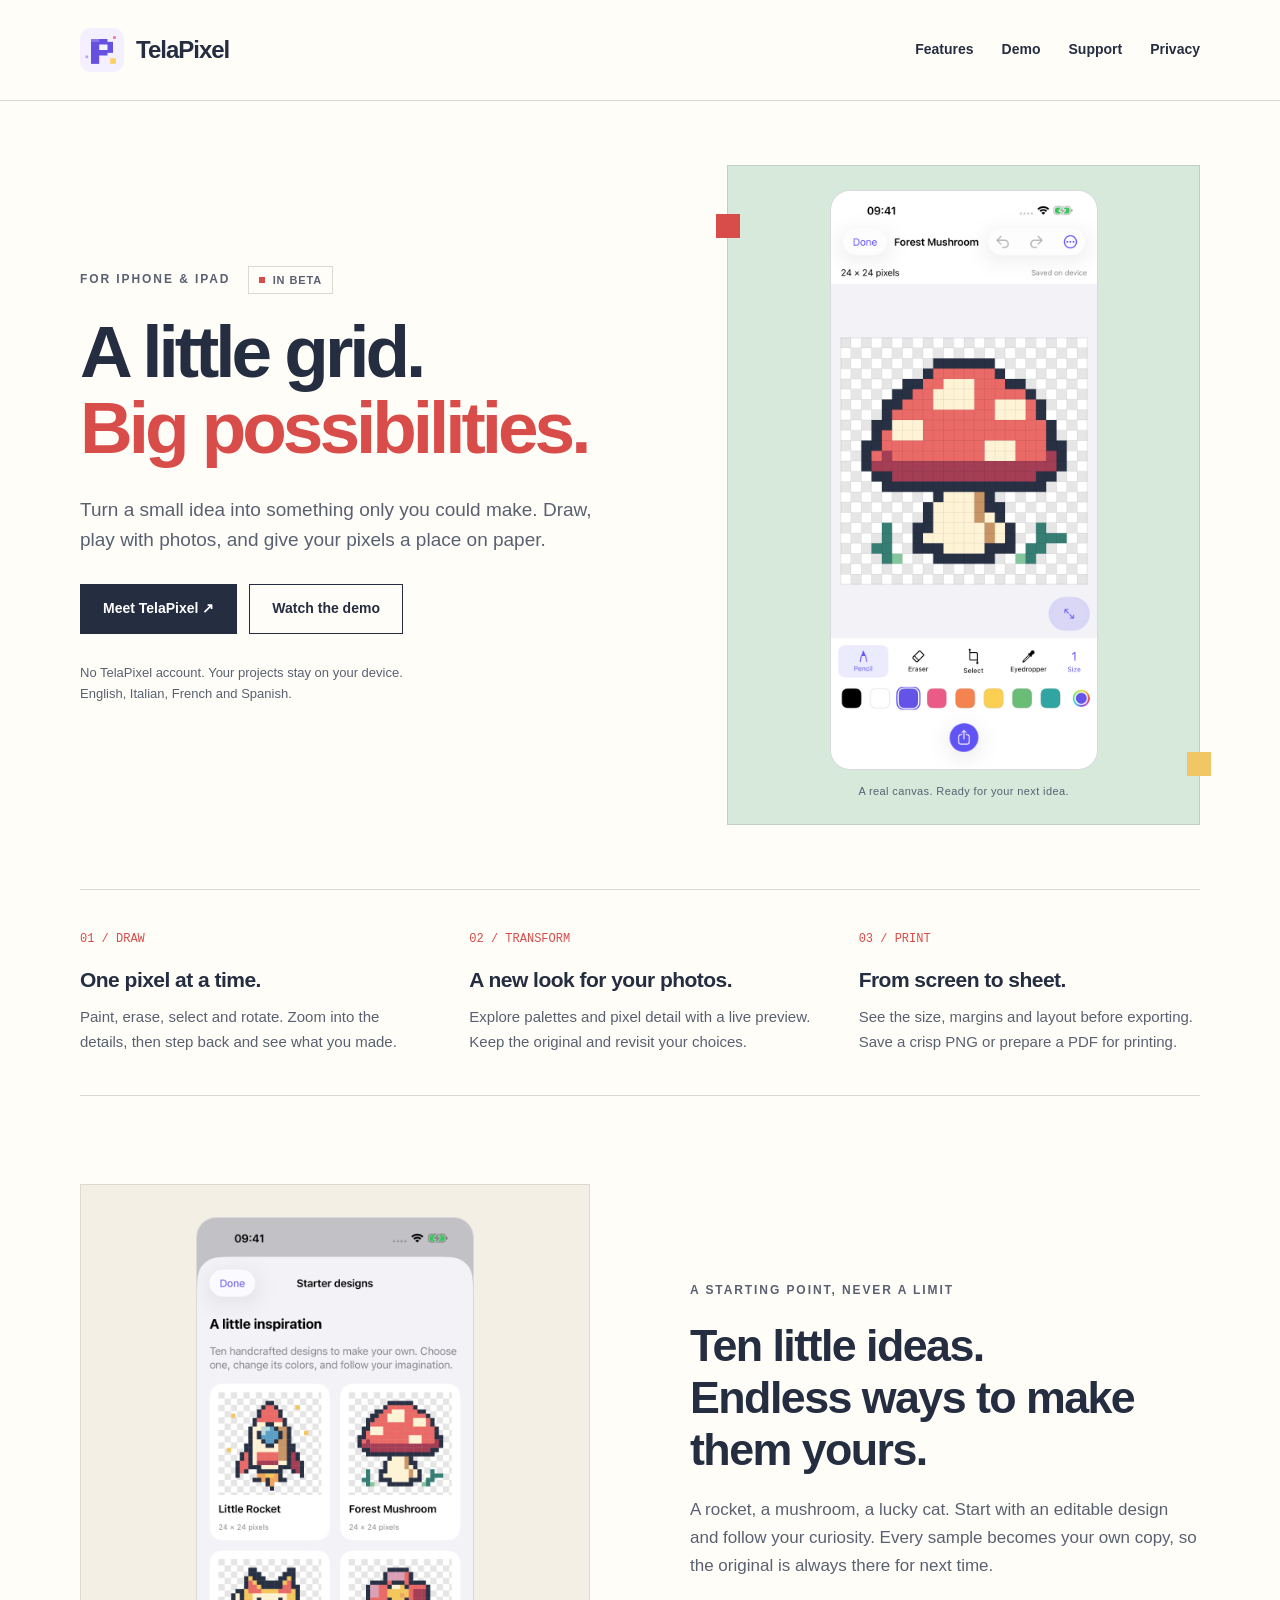
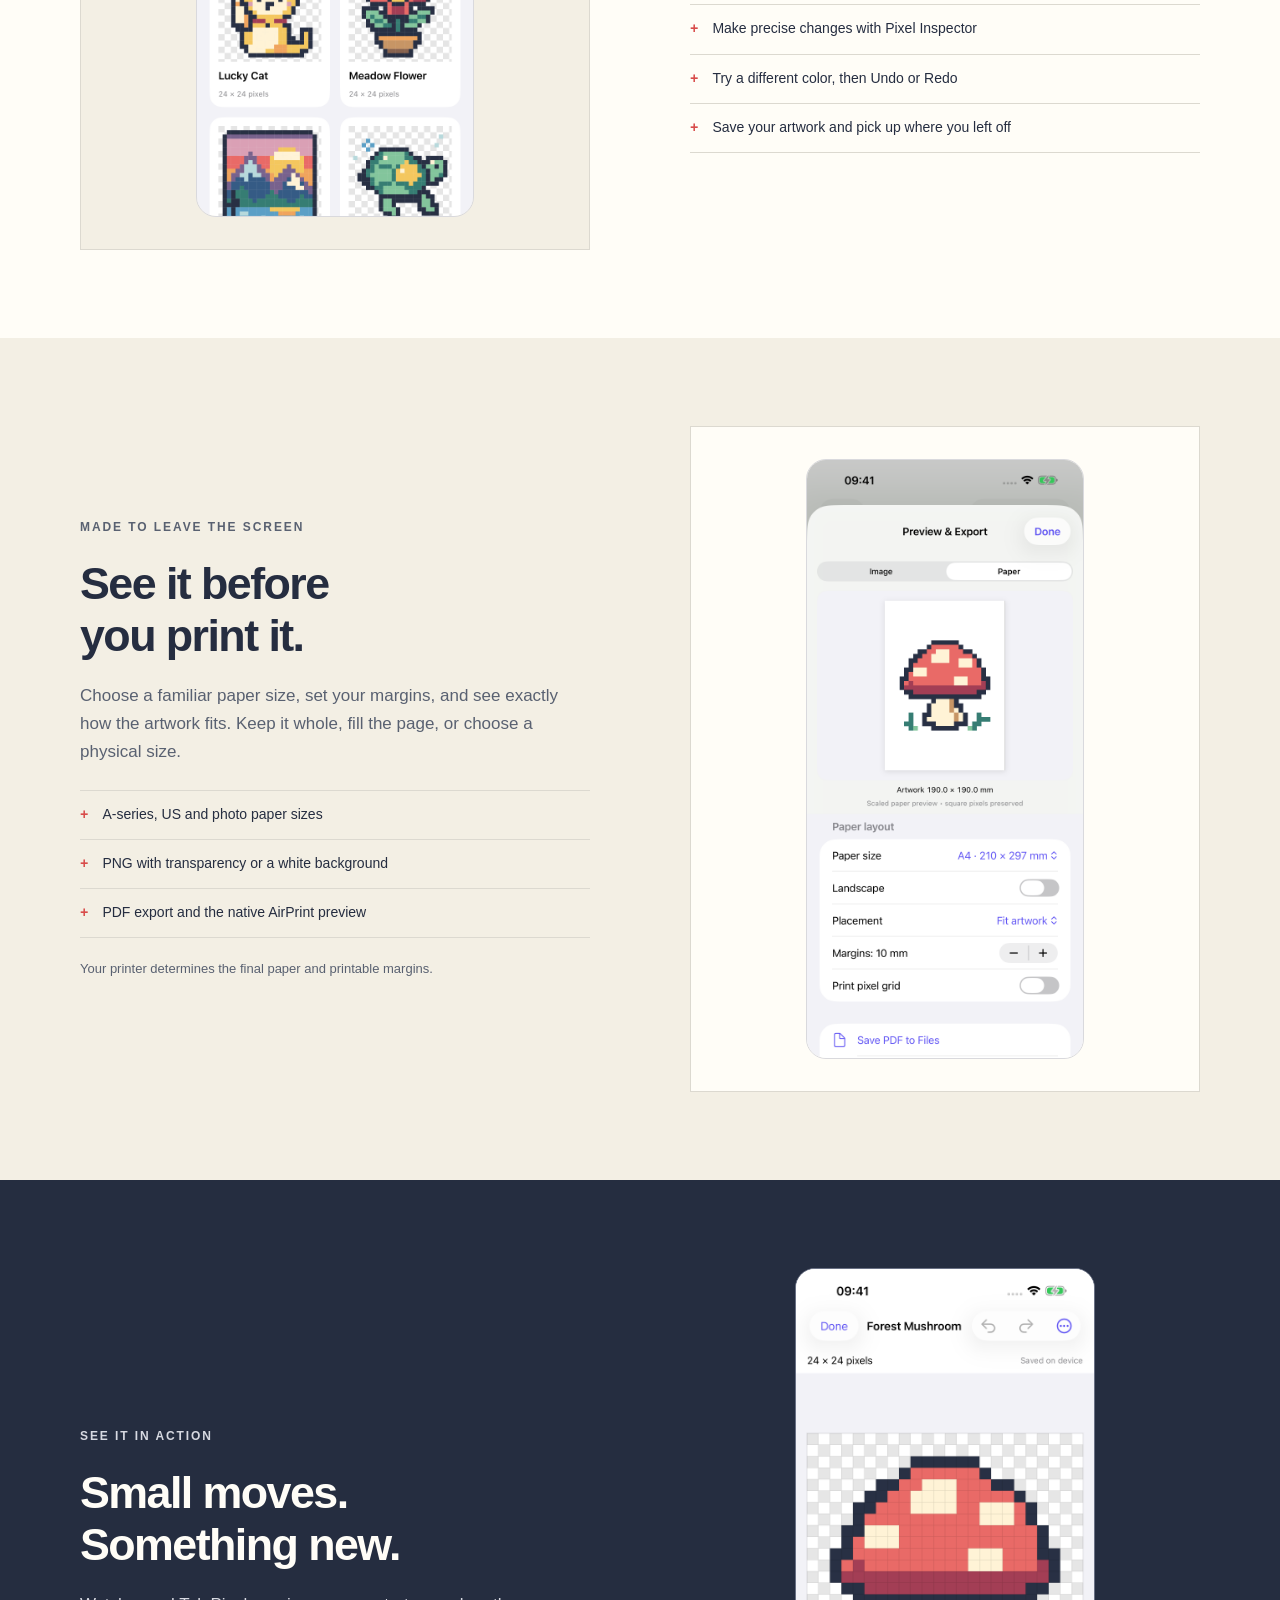
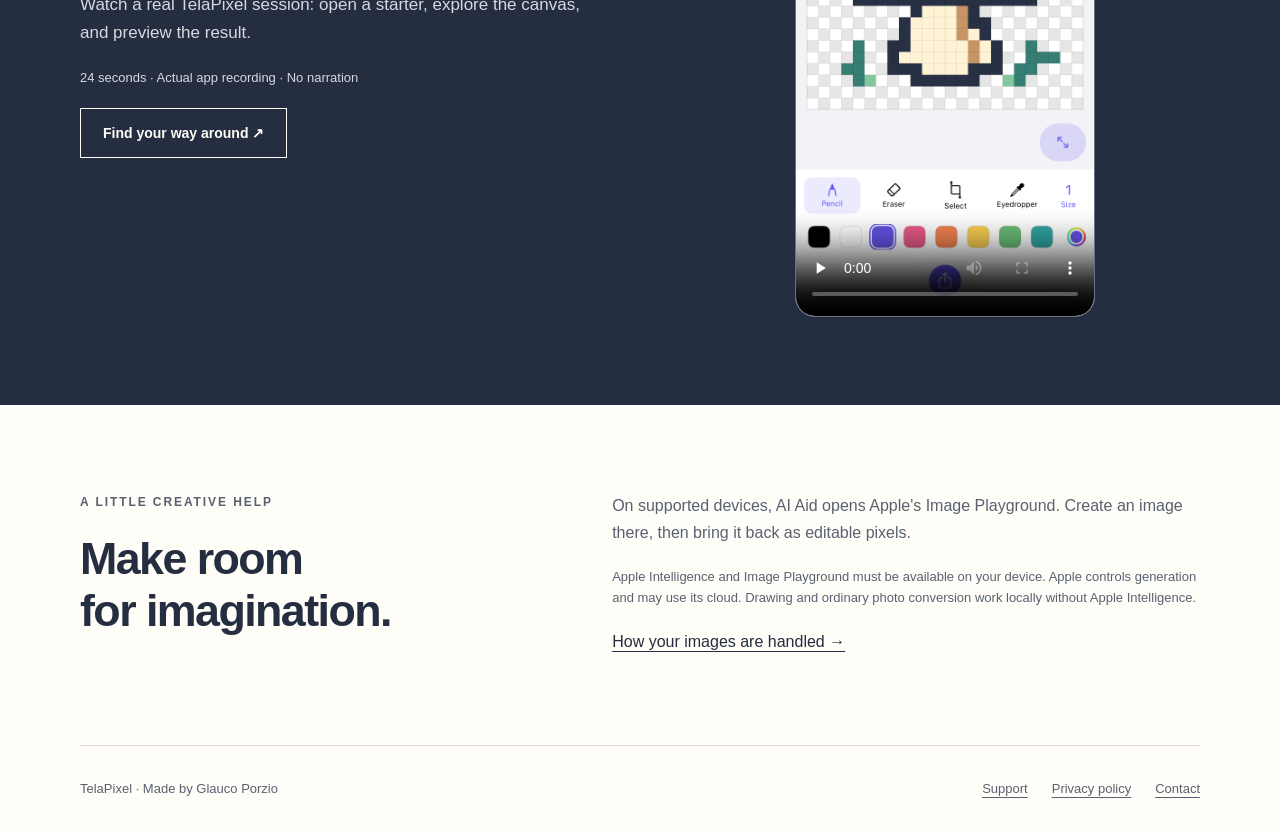
==== index.html @ fbbda933 "feat: publish TelaPixel website with privacy and support" ====
<!doctype html>
<html lang="en"><head><meta charset="utf-8"><meta name="viewport" content="width=device-width,initial-scale=1"><meta name="description" content="Draw pixel art, transform photos and preview your prints on iPhone and iPad. Explore TelaPixel, its privacy policy and support."><meta name="theme-color" content="#fffdf7"><title>Pixel art, made yours · TelaPixel</title><link rel="icon" href="assets/app-icon.png"><link rel="stylesheet" href="styles.css"></head><body><a class="skip" href="#main">Skip to content</a><header class="site-header"><nav class="wrap nav" aria-label="Main navigation"><a class="brand" href="./"><img src="assets/app-icon.png" width="44" height="44" alt=""><span>TelaPixel</span></a><div class="nav-links"><a href="./#features">Features</a><a href="./#demo">Demo</a><a href="support.html">Support</a><a href="privacy.html">Privacy</a></div></nav></header>
<main id="main">
<section class="wrap hero">
<div><p class="eyebrow">For iPhone & iPad <span class="badge">In beta</span></p><h1>A little grid.<br><em>Big possibilities.</em></h1><p class="lead">Turn a small idea into something only you could make. Draw, play with photos, and give your pixels a place on paper.</p><div class="actions"><a class="button primary" href="#features">Meet TelaPixel <span aria-hidden="true">&nbsp;↗</span></a><a class="button" href="#demo">Watch the demo</a></div><p class="small">No TelaPixel account. Your projects stay on your device.<br>English, Italian, French and Spanish.</p></div>
<figure class="hero-art"><img class="screen" src="assets/editor.png" width="1320" height="2868" alt="TelaPixel editor showing a red-and-white pixel mushroom, drawing tools and a color palette"><figcaption class="caption">A real canvas. Ready for your next idea.</figcaption></figure>
</section>
<section class="wrap features" id="features" aria-label="Ways to create"><div><span class="feature-number">01 / DRAW</span><h3>One pixel at a time.</h3><p>Paint, erase, select and rotate. Zoom into the details, then step back and see what you made.</p></div><div><span class="feature-number">02 / TRANSFORM</span><h3>A new look for your photos.</h3><p>Explore palettes and pixel detail with a live preview. Keep the original and revisit your choices.</p></div><div><span class="feature-number">03 / PRINT</span><h3>From screen to sheet.</h3><p>See the size, margins and layout before exporting. Save a crisp PNG or prepare a PDF for printing.</p></div></section>
<section class="wrap section split"><div class="visual"><img class="screen" src="assets/starters.png" width="1320" height="2868" loading="lazy" alt="Starter designs gallery with colorful editable pixel-art examples"></div><div><p class="eyebrow">A starting point, never a limit</p><h2>Ten little ideas.<br>Endless ways to make them yours.</h2><p class="body-copy">A rocket, a mushroom, a lucky cat. Start with an editable design and follow your curiosity. Every sample becomes your own copy, so the original is always there for next time.</p><ul class="detail-list"><li>Make precise changes with Pixel Inspector</li><li>Try a different color, then Undo or Redo</li><li>Save your artwork and pick up where you left off</li></ul></div></section>
<section class="paper-section"><div class="wrap section split"><div><p class="eyebrow">Made to leave the screen</p><h2>See it before<br>you print it.</h2><p class="body-copy">Choose a familiar paper size, set your margins, and see exactly how the artwork fits. Keep it whole, fill the page, or choose a physical size.</p><ul class="detail-list"><li>A-series, US and photo paper sizes</li><li>PNG with transparency or a white background</li><li>PDF export and the native AirPrint preview</li></ul><p class="small" style="margin-top:20px">Your printer determines the final paper and printable margins.</p></div><div class="visual"><img class="screen" src="assets/paper-preview.png" width="1320" height="2868" loading="lazy" alt="Paper preview showing the mushroom centered on A4 paper with its physical dimensions"></div></div></section>
<section class="demo-section" id="demo"><div class="wrap section split"><div><p class="eyebrow">See it in action</p><h2>Small moves.<br>Something new.</h2><p class="body-copy">Watch a real TelaPixel session: open a starter, explore the canvas, and preview the result.</p><p class="small">24 seconds · Actual app recording · No narration</p><a class="button" href="support.html">Find your way around <span aria-hidden="true">&nbsp;↗</span></a></div><div><video class="demo-video" controls playsinline preload="none" poster="assets/editor.png" aria-label="TelaPixel app demonstration"><source src="assets/demo.mp4" type="video/mp4"><p>Your browser cannot play this video. <a href="assets/demo.mp4">Download the demo</a>.</p></video></div></div></section>
<section class="wrap section ai-note"><div><p class="eyebrow">A little creative help</p><h2>Make room<br>for imagination.</h2></div><div><p class="body-copy">On supported devices, AI Aid opens Apple's Image Playground. Create an image there, then bring it back as editable pixels.</p><p class="small">Apple Intelligence and Image Playground must be available on your device. Apple controls generation and may use its cloud. Drawing and ordinary photo conversion work locally without Apple Intelligence.</p><a href="privacy.html">How your images are handled →</a></div></section>
</main><footer class="wrap footer"><span>TelaPixel · Made by Glauco Porzio</span><div class="footer-links"><a href="support.html">Support</a><a href="privacy.html">Privacy policy</a><a href="mailto:glaucoporzio@gmail.com?subject=TelaPixel%20support">Contact</a></div></footer></body></html>
---- styles.css ----
:root{--ink:#252d40;--muted:#596171;--paper:#fffdf7;--surface:#f3efe4;--line:#dcd9d0;--coral:#d84c4a;--mint:#d7e9da;--blue:#5260ab;--radius:20px}
*{box-sizing:border-box}html{scroll-behavior:smooth}body{margin:0;background:var(--paper);color:var(--ink);font-family:-apple-system,BlinkMacSystemFont,"Segoe UI",sans-serif;line-height:1.65;-webkit-font-smoothing:antialiased}a{color:inherit;text-underline-offset:4px}img,video{max-width:100%;height:auto;display:block}button,a,summary{touch-action:manipulation}a:focus-visible,summary:focus-visible,video:focus-visible{outline:3px solid var(--blue);outline-offset:6px;border-radius:3px}
.skip{position:absolute;left:16px;top:-80px;padding:12px;background:var(--ink);color:#fff;z-index:10}.skip:focus{top:12px}.wrap{width:min(1120px,calc(100% - 64px));margin:auto}
.site-header{border-bottom:1px solid var(--line)}.nav{min-height:100px;display:flex;align-items:center;justify-content:space-between;gap:24px}.brand{display:inline-flex;align-items:center;gap:12px;text-decoration:none;font-size:24px;font-weight:750;letter-spacing:-1px}.brand img{width:44px;height:44px;border-radius:11px}.nav-links{display:flex;flex-wrap:wrap;gap:8px 28px;align-items:center}.nav-links a{font-size:14px;text-decoration:none;font-weight:650;padding:8px 0}.nav-links a:hover,.nav-links a[aria-current=page]{color:var(--coral)}
.hero{display:grid;grid-template-columns:1.2fr 1fr;gap:80px;align-items:center;padding-top:64px;padding-bottom:64px}.eyebrow{font-size:12px;letter-spacing:.16em;font-weight:750;text-transform:uppercase;color:var(--muted);margin:0 0 20px}.badge{display:inline-flex;gap:8px;align-items:center;border:1px solid var(--line);padding:4px 10px;font-size:11px;font-weight:750;letter-spacing:.08em;margin-left:12px;vertical-align:middle}.badge:before{content:"";width:6px;height:6px;background:var(--coral)}h1{font-size:clamp(42px,5.7vw,76px);line-height:1.05;letter-spacing:-.055em;margin:0 0 28px;font-weight:780}h1 em{font-style:normal;color:var(--coral)}h2{font-size:clamp(29px,3.5vw,46px);line-height:1.16;letter-spacing:-.035em;margin:0 0 20px}h3{font-size:22px;line-height:1.3;letter-spacing:-.025em;margin:0 0 12px}p{margin:0 0 20px}.lead{font-size:19px;line-height:1.6;color:var(--muted);max-width:520px}.actions{display:flex;flex-wrap:wrap;gap:12px;margin:28px 0}.button{display:inline-flex;align-items:center;justify-content:center;min-height:50px;padding:12px 22px;border:1px solid var(--ink);text-decoration:none;font-size:14px;font-weight:700}.button.primary{background:var(--ink);color:white}.button:hover{background:var(--mint);color:var(--ink)}.small{font-size:13px;color:var(--muted)}.hero-art{position:relative;margin:0;padding:24px 36px;background:var(--mint);border:1px solid #bfd0c2}.hero-art:before,.hero-art:after{position:absolute;content:"";width:24px;height:24px;background:var(--coral)}.hero-art:before{left:-12px;top:48px}.hero-art:after{right:-12px;bottom:48px;background:#f1c765}.screen{width:100%;max-width:320px;border:1px solid #d9d9dd;border-radius:var(--radius);margin:auto}.hero-art .screen{max-height:580px;width:auto}.caption{text-align:center;font-size:11px;color:var(--muted);margin:12px 0 0;letter-spacing:.035em}.features{border-top:1px solid var(--line);border-bottom:1px solid var(--line);display:grid;grid-template-columns:repeat(3,1fr);gap:48px;padding-top:40px;padding-bottom:40px}.feature-number{font-family:ui-monospace,monospace;font-size:12px;display:block;margin:0 0 16px;color:var(--coral)}.features h3{font-size:21px}.features p{font-size:15px;color:var(--muted);margin:0}
.section{padding-top:88px;padding-bottom:88px}.split{display:grid;grid-template-columns:minmax(0,1fr) minmax(0,1fr);align-items:center;gap:100px}.visual{padding:32px;background:var(--surface);border:1px solid var(--line)}.visual .screen{max-height:600px;width:auto}.body-copy{color:var(--muted);font-size:17px}.detail-list{padding:0;list-style:none;margin:24px 0 0;border-top:1px solid var(--line)}.detail-list li{padding:12px 0;border-bottom:1px solid var(--line);font-size:14px}.detail-list li:before{content:"+";font-family:monospace;font-weight:800;margin-right:14px;color:var(--coral)}.paper-section{background:var(--surface)}.paper-section .visual{background:var(--paper)}.demo-section{background:var(--ink);color:var(--paper)}.demo-section .eyebrow,.demo-section .body-copy,.demo-section .small{color:#d7d9e1}.demo-video{width:100%;max-width:300px;max-height:650px;display:block;margin:auto;border-radius:var(--radius);border:1px solid #697084;background:#fff}.demo-section .button{border-color:var(--paper);color:var(--paper)}.demo-section .button:hover{color:var(--ink)}.ai-note{display:grid;grid-template-columns:1fr 1.3fr;gap:80px;border-bottom:1px solid var(--line)}.ai-note .body-copy{font-size:16px}.footer{padding-top:32px;padding-bottom:32px;display:flex;align-items:center;justify-content:space-between;gap:24px;font-size:13px;color:var(--muted)}.footer-links{display:flex;gap:24px}
.page-hero{padding-top:64px;padding-bottom:44px;border-bottom:1px solid var(--line)}.page-hero h1{font-size:clamp(40px,5vw,64px)}.page-layout{display:grid;grid-template-columns:230px minmax(0,760px);gap:76px;padding-top:48px;padding-bottom:80px;align-items:start}.page-aside{position:sticky;top:28px;font-size:14px}.page-aside strong{display:block;font-size:14px;margin-bottom:8px}.page-aside a{overflow-wrap:anywhere}.page-aside p{margin-bottom:24px}.prose{font-size:16px;min-width:0}.prose h2{font-size:26px;margin-top:42px;margin-bottom:14px}.prose h2:first-child{margin-top:0}.prose p,.prose li{color:#475061}.prose a{color:#343f84;overflow-wrap:anywhere}.prose strong{color:var(--ink)}.prose ul{padding-left:24px}.prose li{padding-left:4px;margin-bottom:8px}.prose blockquote{margin:24px 0;padding:20px;border-left:4px solid var(--coral);background:var(--surface)}
@media(max-width:900px){.hero{gap:40px}.split{gap:48px}.hero-art{padding:24px}.page-layout{grid-template-columns:180px minmax(0,1fr);gap:40px}.features{gap:28px}.ai-note{gap:40px}}
@media(max-width:650px){.wrap{width:calc(100% - 40px)}.nav{min-height:88px;align-items:flex-start;padding-top:20px;padding-bottom:20px;gap:16px}.brand{font-size:21px;gap:8px}.brand img{width:36px;height:36px}.nav-links{max-width:170px;justify-content:flex-end;gap:0 16px}.nav-links a{font-size:12px;padding:5px 0}.hero{grid-template-columns:1fr;gap:36px;padding-top:40px;padding-bottom:40px}.hero h1{max-width:450px}.hero-art{max-width:360px;margin:auto;width:100%;padding:20px 36px}.hero-art .screen{max-height:540px}.lead{font-size:17px}.eyebrow{font-size:10px;letter-spacing:.12em}.badge{margin-left:8px;font-size:9px}.features{grid-template-columns:1fr;gap:28px;padding-top:32px;padding-bottom:32px}.feature-number{margin-bottom:8px}.section{padding-top:52px;padding-bottom:52px}.split,.ai-note{grid-template-columns:minmax(0,1fr);gap:32px}.split .visual{max-width:360px;width:100%;margin:auto}.paper-section .visual{grid-row:2}.visual .screen{max-height:540px}.footer{flex-direction:column;align-items:flex-start;gap:12px}.page-hero{padding-top:40px;padding-bottom:28px}.page-layout{display:flex;flex-direction:column;gap:28px;padding-top:28px;padding-bottom:48px}.page-aside{position:static;border-bottom:1px solid var(--line);width:100%;padding-bottom:4px}.page-aside p{margin-bottom:14px}.prose h2{font-size:24px}.body-copy{font-size:16px}}
@media(prefers-reduced-motion:reduce){html{scroll-behavior:auto}}

@media(max-width:380px){.nav{flex-wrap:wrap;gap:8px}.nav-links{width:100%;max-width:none;justify-content:space-between}.hero-art{padding:20px}.eyebrow .badge{display:table;margin:10px 0 0}}

.hero>* , .split>* , .ai-note>* {min-width:0}
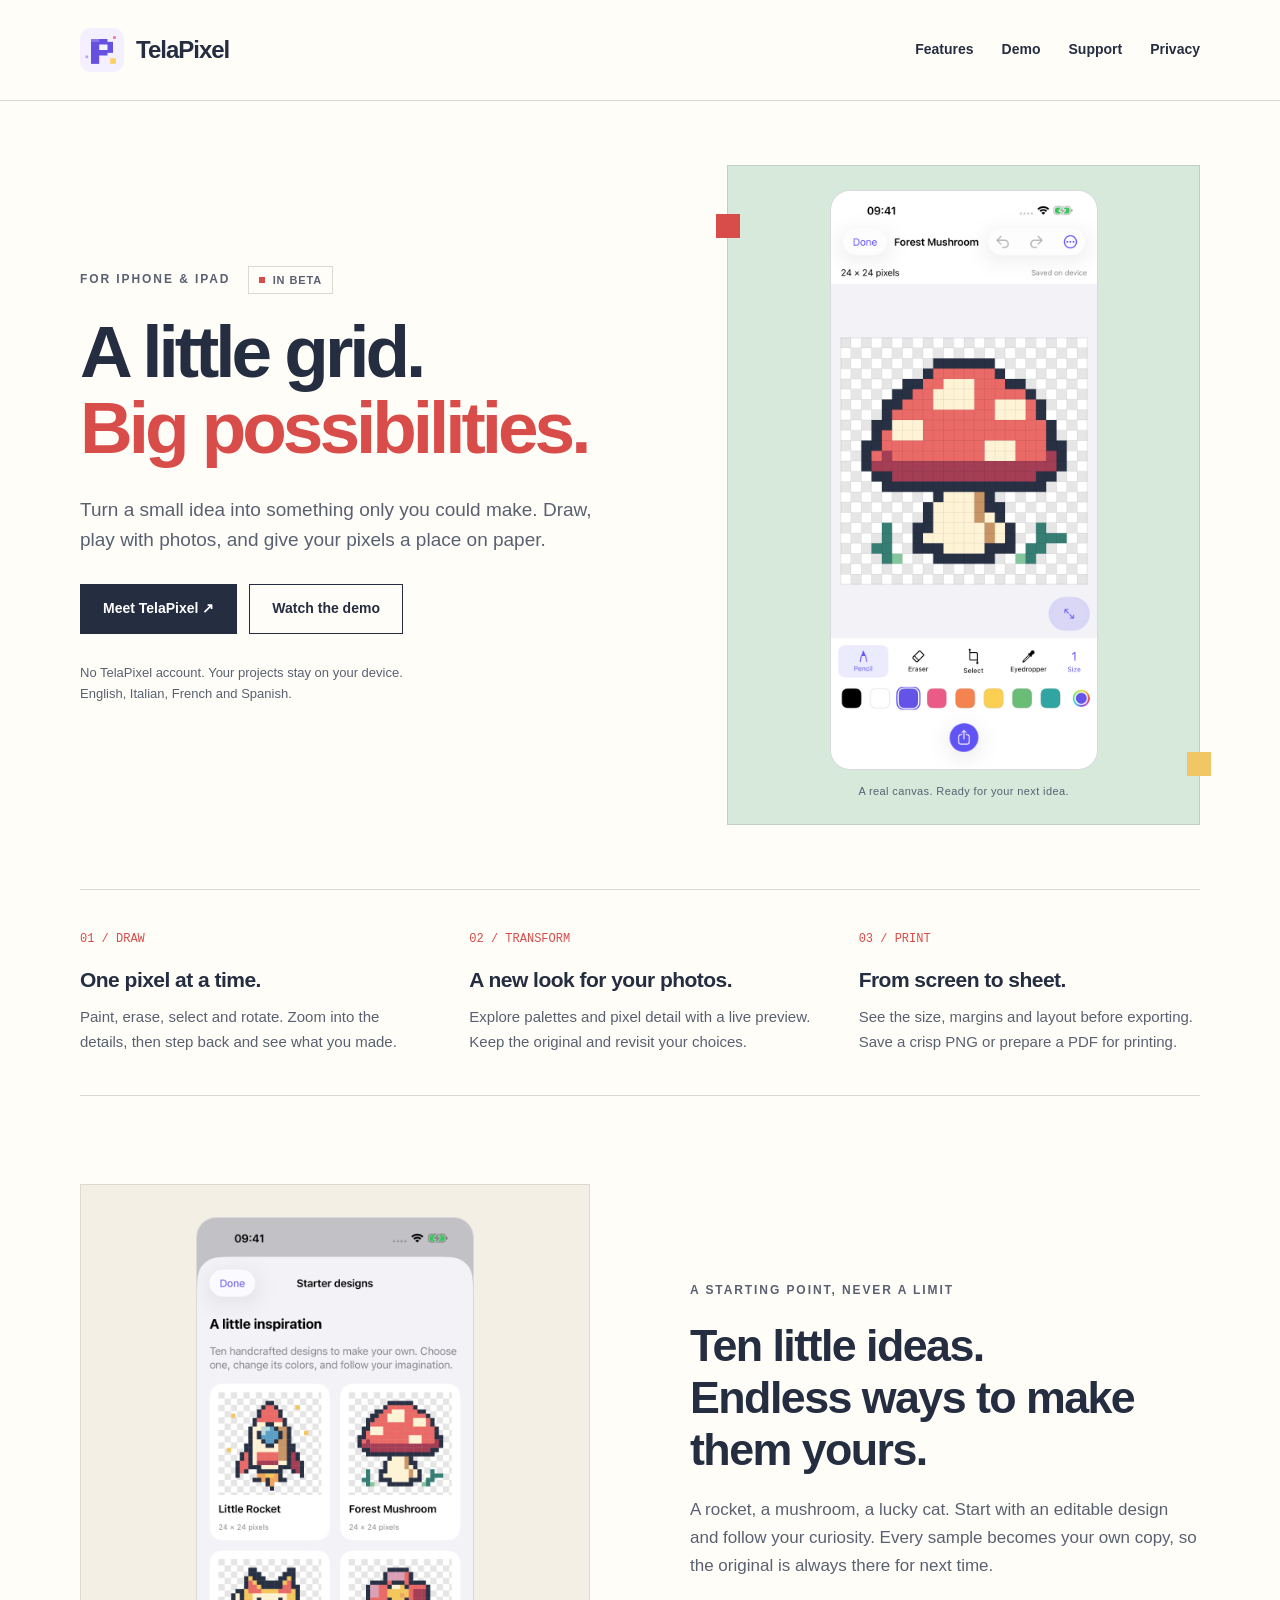
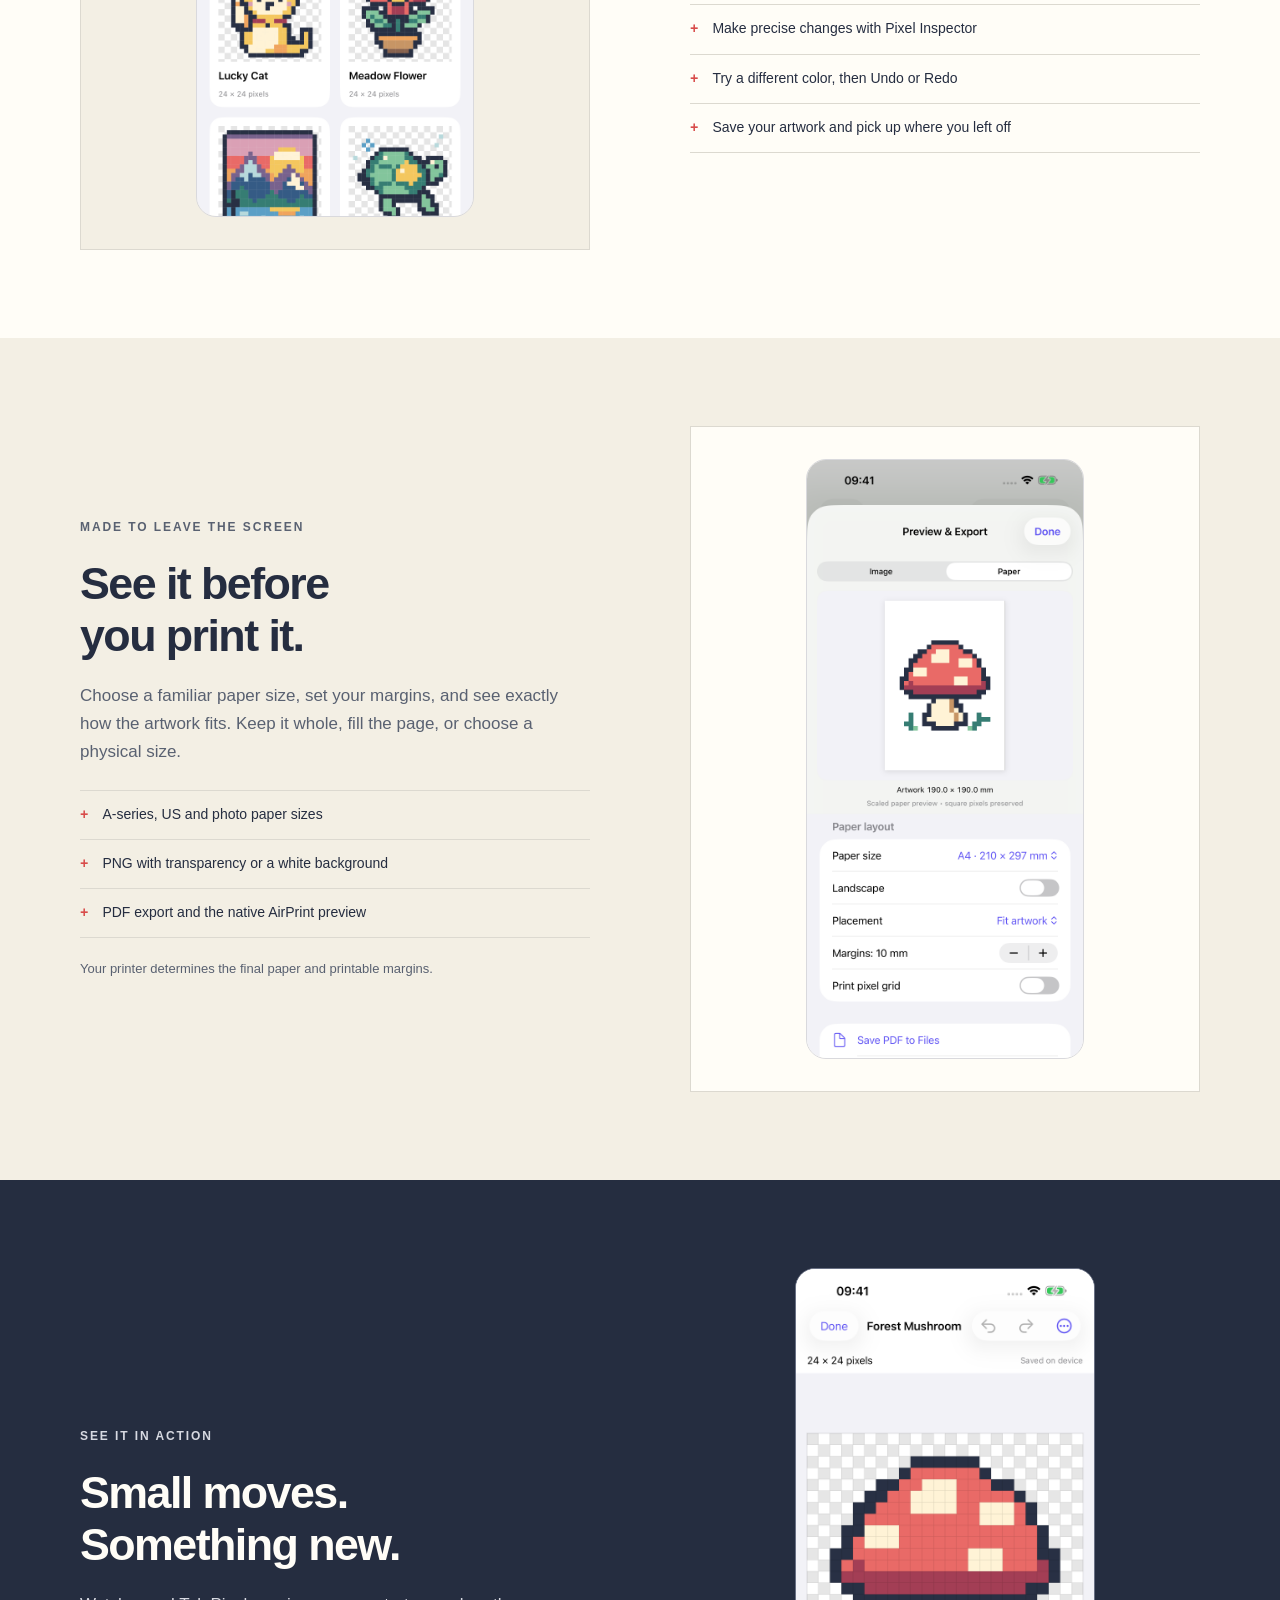
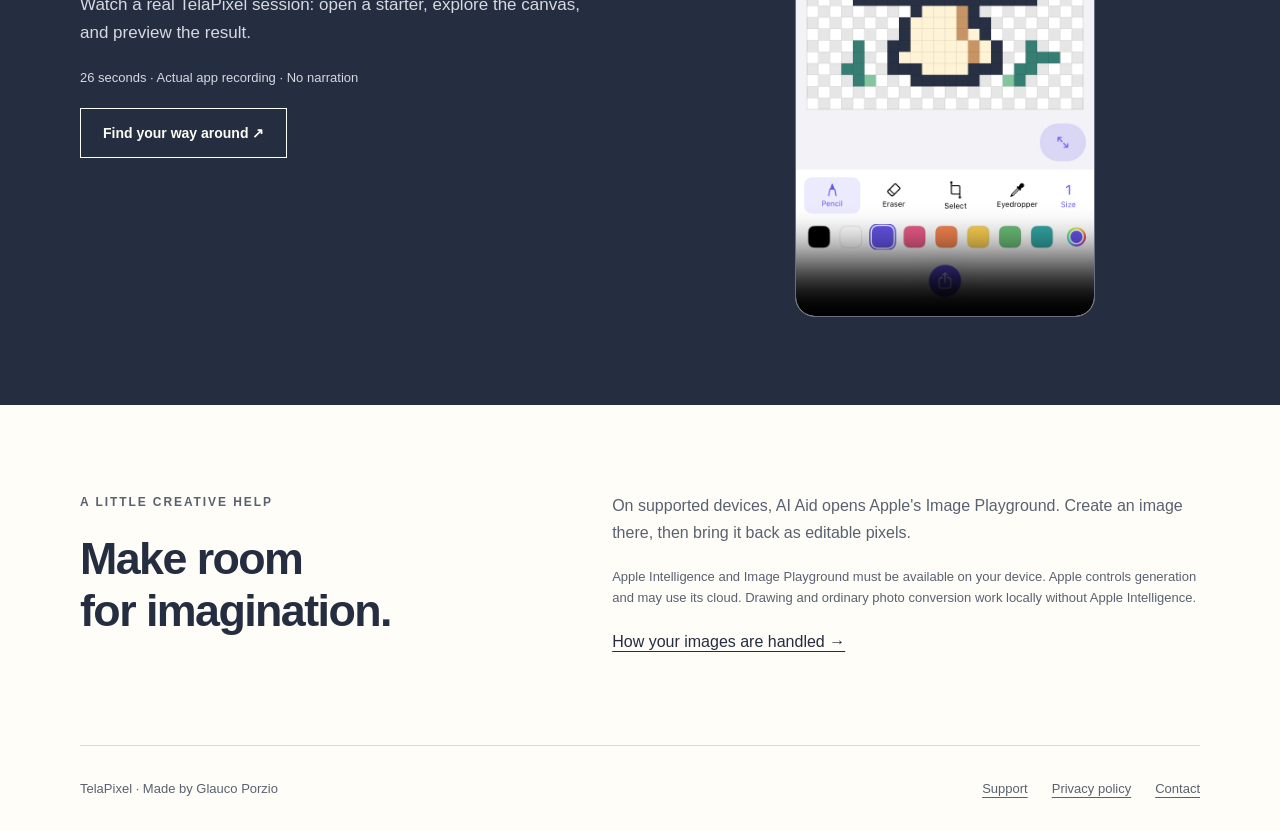
==== commit 5a5fdc51: "Update demo with final TelaPixel release recording" ====
--- a/index.html
+++ b/index.html
@@ -8,6 +8,6 @@
 <section class="wrap features" id="features" aria-label="Ways to create"><div><span class="feature-number">01 / DRAW</span><h3>One pixel at a time.</h3><p>Paint, erase, select and rotate. Zoom into the details, then step back and see what you made.</p></div><div><span class="feature-number">02 / TRANSFORM</span><h3>A new look for your photos.</h3><p>Explore palettes and pixel detail with a live preview. Keep the original and revisit your choices.</p></div><div><span class="feature-number">03 / PRINT</span><h3>From screen to sheet.</h3><p>See the size, margins and layout before exporting. Save a crisp PNG or prepare a PDF for printing.</p></div></section>
 <section class="wrap section split"><div class="visual"><img class="screen" src="assets/starters.png" width="1320" height="2868" loading="lazy" alt="Starter designs gallery with colorful editable pixel-art examples"></div><div><p class="eyebrow">A starting point, never a limit</p><h2>Ten little ideas.<br>Endless ways to make them yours.</h2><p class="body-copy">A rocket, a mushroom, a lucky cat. Start with an editable design and follow your curiosity. Every sample becomes your own copy, so the original is always there for next time.</p><ul class="detail-list"><li>Make precise changes with Pixel Inspector</li><li>Try a different color, then Undo or Redo</li><li>Save your artwork and pick up where you left off</li></ul></div></section>
 <section class="paper-section"><div class="wrap section split"><div><p class="eyebrow">Made to leave the screen</p><h2>See it before<br>you print it.</h2><p class="body-copy">Choose a familiar paper size, set your margins, and see exactly how the artwork fits. Keep it whole, fill the page, or choose a physical size.</p><ul class="detail-list"><li>A-series, US and photo paper sizes</li><li>PNG with transparency or a white background</li><li>PDF export and the native AirPrint preview</li></ul><p class="small" style="margin-top:20px">Your printer determines the final paper and printable margins.</p></div><div class="visual"><img class="screen" src="assets/paper-preview.png" width="1320" height="2868" loading="lazy" alt="Paper preview showing the mushroom centered on A4 paper with its physical dimensions"></div></div></section>
-<section class="demo-section" id="demo"><div class="wrap section split"><div><p class="eyebrow">See it in action</p><h2>Small moves.<br>Something new.</h2><p class="body-copy">Watch a real TelaPixel session: open a starter, explore the canvas, and preview the result.</p><p class="small">24 seconds · Actual app recording · No narration</p><a class="button" href="support.html">Find your way around <span aria-hidden="true">&nbsp;↗</span></a></div><div><video class="demo-video" controls playsinline preload="none" poster="assets/editor.png" aria-label="TelaPixel app demonstration"><source src="assets/demo.mp4" type="video/mp4"><p>Your browser cannot play this video. <a href="assets/demo.mp4">Download the demo</a>.</p></video></div></div></section>
+<section class="demo-section" id="demo"><div class="wrap section split"><div><p class="eyebrow">See it in action</p><h2>Small moves.<br>Something new.</h2><p class="body-copy">Watch a real TelaPixel session: open a starter, explore the canvas, and preview the result.</p><p class="small">26 seconds · Actual app recording · No narration</p><a class="button" href="support.html">Find your way around <span aria-hidden="true">&nbsp;↗</span></a></div><div><video class="demo-video" controls playsinline preload="none" poster="assets/editor.png" aria-label="TelaPixel app demonstration"><source src="assets/demo.mp4" type="video/mp4"><p>Your browser cannot play this video. <a href="assets/demo.mp4">Download the demo</a>.</p></video></div></div></section>
 <section class="wrap section ai-note"><div><p class="eyebrow">A little creative help</p><h2>Make room<br>for imagination.</h2></div><div><p class="body-copy">On supported devices, AI Aid opens Apple's Image Playground. Create an image there, then bring it back as editable pixels.</p><p class="small">Apple Intelligence and Image Playground must be available on your device. Apple controls generation and may use its cloud. Drawing and ordinary photo conversion work locally without Apple Intelligence.</p><a href="privacy.html">How your images are handled →</a></div></section>
 </main><footer class="wrap footer"><span>TelaPixel · Made by Glauco Porzio</span><div class="footer-links"><a href="support.html">Support</a><a href="privacy.html">Privacy policy</a><a href="mailto:glaucoporzio@gmail.com?subject=TelaPixel%20support">Contact</a></div></footer></body></html>
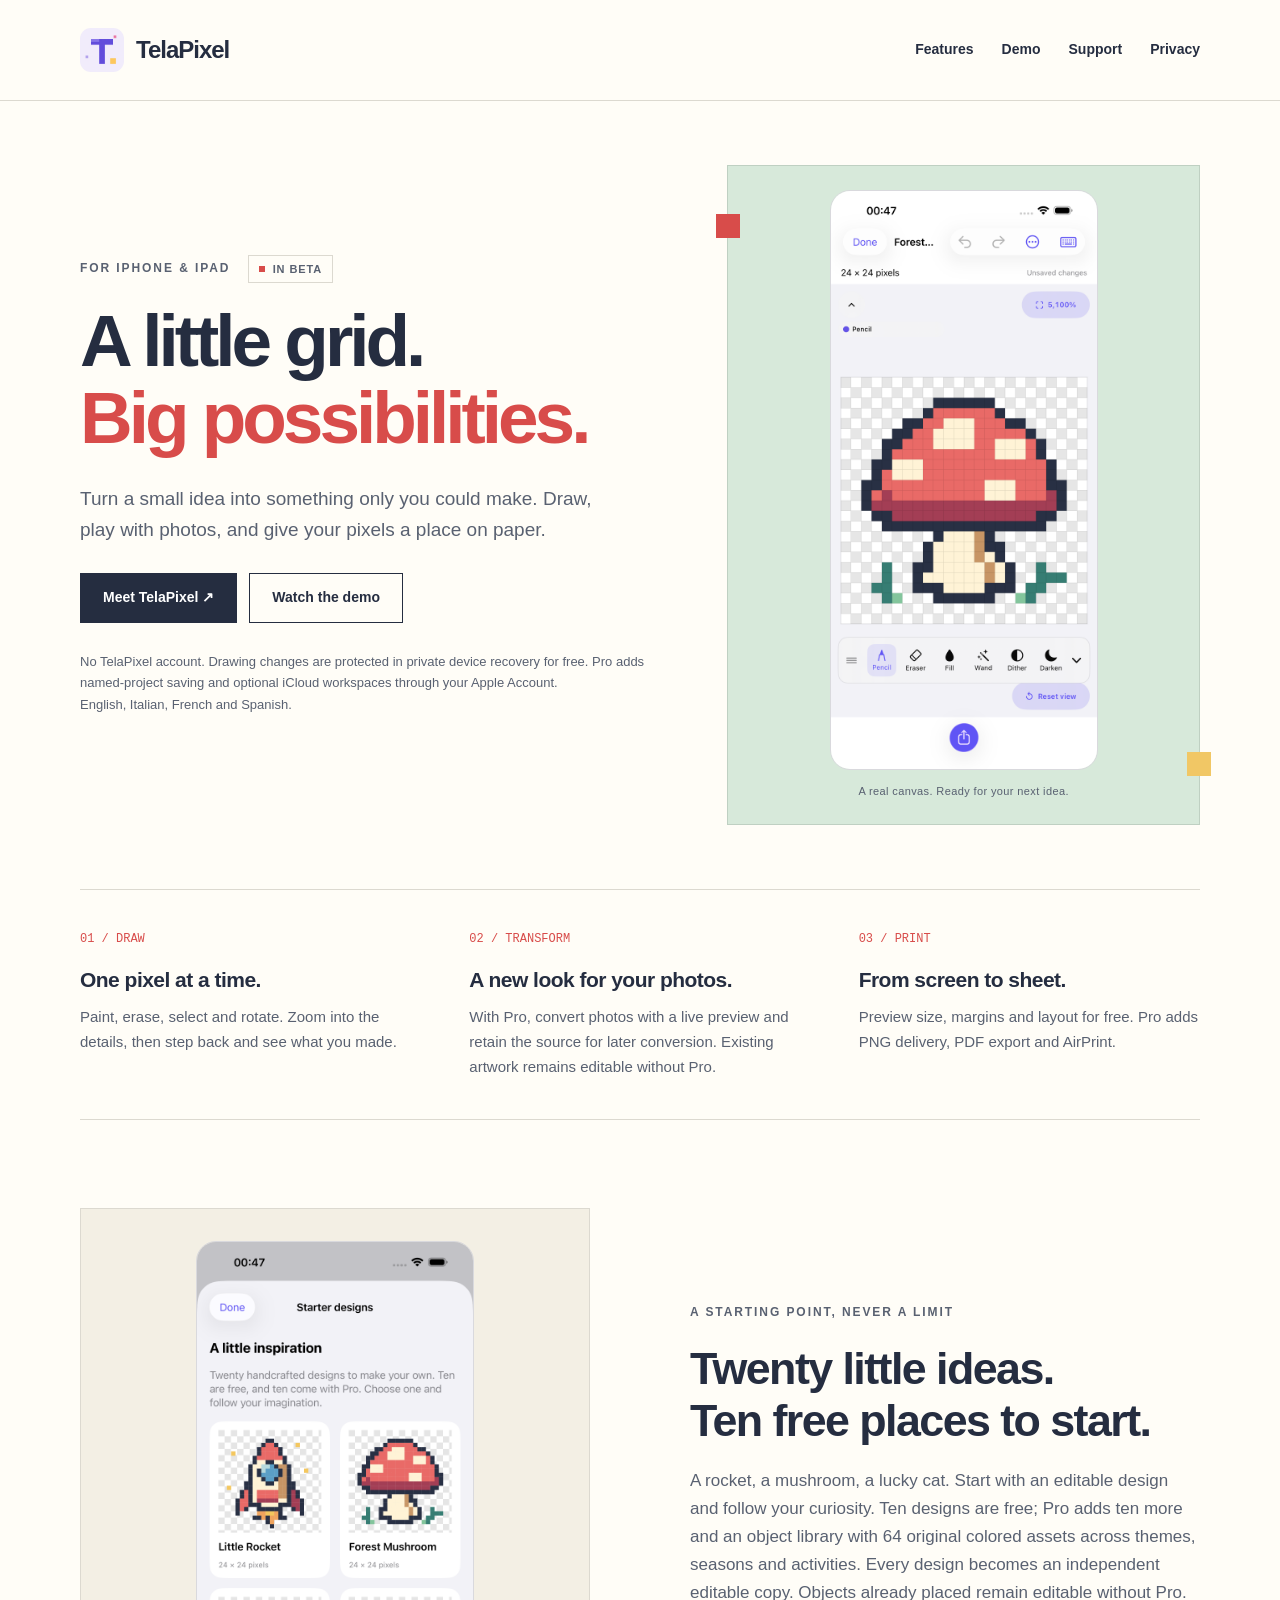
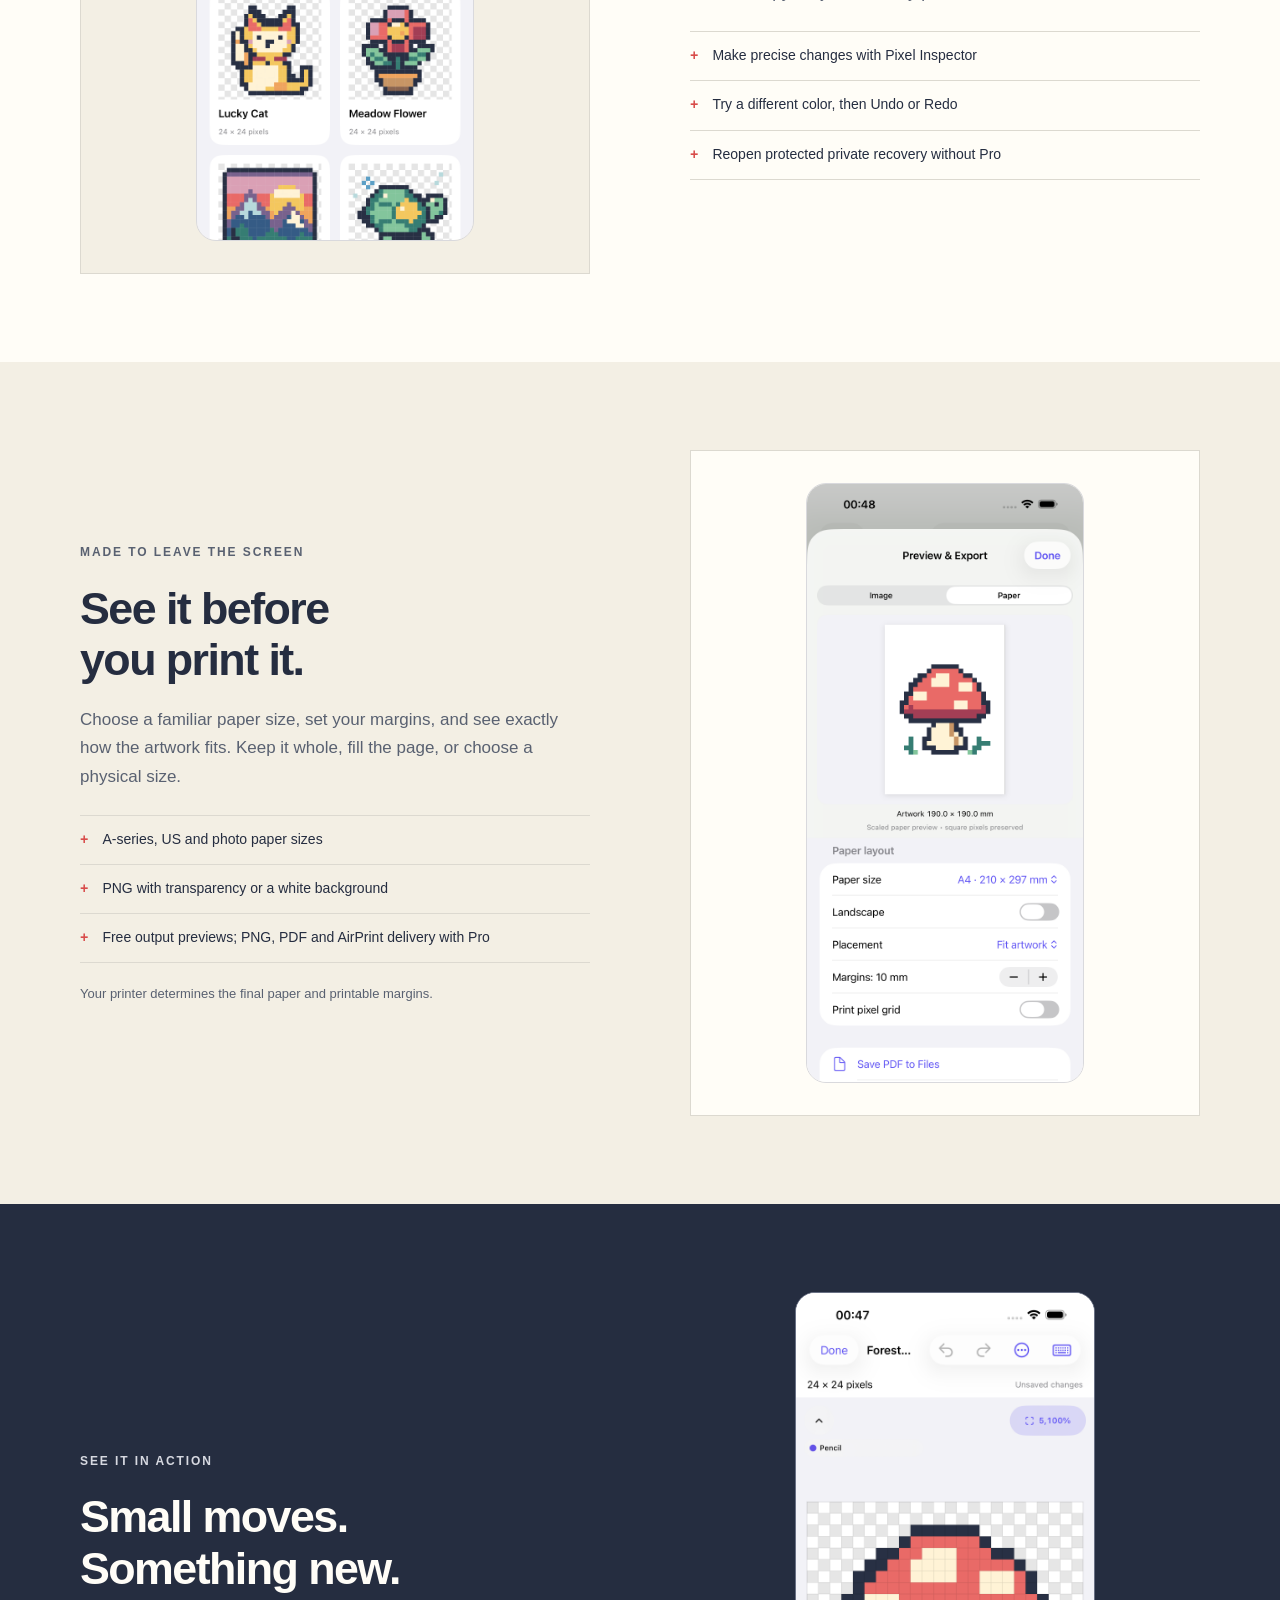
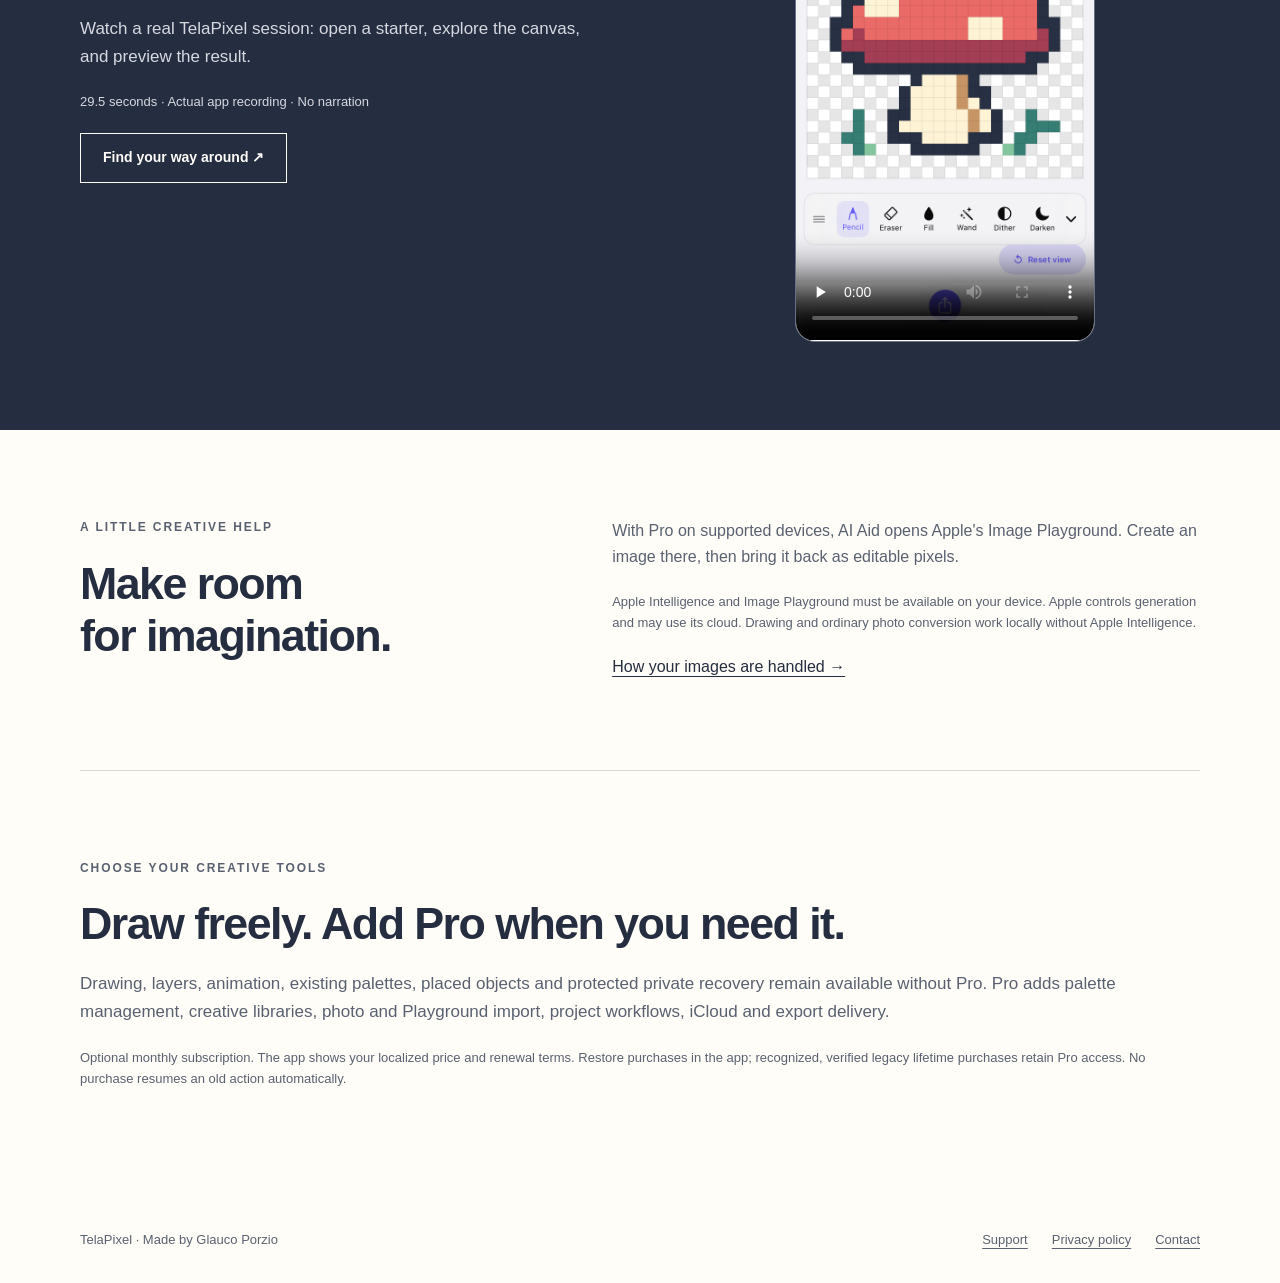
==== commit ab61838e: "Update TelaPixel website for current beta features and captures" ====
--- a/index.html
+++ b/index.html
@@ -2,12 +2,12 @@
 <html lang="en"><head><meta charset="utf-8"><meta name="viewport" content="width=device-width,initial-scale=1"><meta name="description" content="Draw pixel art, transform photos and preview your prints on iPhone and iPad. Explore TelaPixel, its privacy policy and support."><meta name="theme-color" content="#fffdf7"><title>Pixel art, made yours · TelaPixel</title><link rel="icon" href="assets/app-icon.png"><link rel="stylesheet" href="styles.css"></head><body><a class="skip" href="#main">Skip to content</a><header class="site-header"><nav class="wrap nav" aria-label="Main navigation"><a class="brand" href="./"><img src="assets/app-icon.png" width="44" height="44" alt=""><span>TelaPixel</span></a><div class="nav-links"><a href="./#features">Features</a><a href="./#demo">Demo</a><a href="support.html">Support</a><a href="privacy.html">Privacy</a></div></nav></header>
 <main id="main">
 <section class="wrap hero">
-<div><p class="eyebrow">For iPhone & iPad <span class="badge">In beta</span></p><h1>A little grid.<br><em>Big possibilities.</em></h1><p class="lead">Turn a small idea into something only you could make. Draw, play with photos, and give your pixels a place on paper.</p><div class="actions"><a class="button primary" href="#features">Meet TelaPixel <span aria-hidden="true">&nbsp;↗</span></a><a class="button" href="#demo">Watch the demo</a></div><p class="small">No TelaPixel account. Your projects stay on your device.<br>English, Italian, French and Spanish.</p></div>
-<figure class="hero-art"><img class="screen" src="assets/editor.png" width="1320" height="2868" alt="TelaPixel editor showing a red-and-white pixel mushroom, drawing tools and a color palette"><figcaption class="caption">A real canvas. Ready for your next idea.</figcaption></figure>
+<div><p class="eyebrow">For iPhone & iPad <span class="badge">In beta</span></p><h1>A little grid.<br><em>Big possibilities.</em></h1><p class="lead">Turn a small idea into something only you could make. Draw, play with photos, and give your pixels a place on paper.</p><div class="actions"><a class="button primary" href="#features">Meet TelaPixel <span aria-hidden="true">&nbsp;↗</span></a><a class="button" href="#demo">Watch the demo</a></div><p class="small">No TelaPixel account. Drawing changes are protected in private device recovery for free. Pro adds named-project saving and optional iCloud workspaces through your Apple Account.<br>English, Italian, French and Spanish.</p></div>
+<figure class="hero-art"><img class="screen" src="assets/editor.png" width="1320" height="2868" alt="TelaPixel editor showing a red-and-white pixel mushroom, drawing tools and a transparent canvas"><figcaption class="caption">A real canvas. Ready for your next idea.</figcaption></figure>
 </section>
-<section class="wrap features" id="features" aria-label="Ways to create"><div><span class="feature-number">01 / DRAW</span><h3>One pixel at a time.</h3><p>Paint, erase, select and rotate. Zoom into the details, then step back and see what you made.</p></div><div><span class="feature-number">02 / TRANSFORM</span><h3>A new look for your photos.</h3><p>Explore palettes and pixel detail with a live preview. Keep the original and revisit your choices.</p></div><div><span class="feature-number">03 / PRINT</span><h3>From screen to sheet.</h3><p>See the size, margins and layout before exporting. Save a crisp PNG or prepare a PDF for printing.</p></div></section>
-<section class="wrap section split"><div class="visual"><img class="screen" src="assets/starters.png" width="1320" height="2868" loading="lazy" alt="Starter designs gallery with colorful editable pixel-art examples"></div><div><p class="eyebrow">A starting point, never a limit</p><h2>Ten little ideas.<br>Endless ways to make them yours.</h2><p class="body-copy">A rocket, a mushroom, a lucky cat. Start with an editable design and follow your curiosity. Every sample becomes your own copy, so the original is always there for next time.</p><ul class="detail-list"><li>Make precise changes with Pixel Inspector</li><li>Try a different color, then Undo or Redo</li><li>Save your artwork and pick up where you left off</li></ul></div></section>
-<section class="paper-section"><div class="wrap section split"><div><p class="eyebrow">Made to leave the screen</p><h2>See it before<br>you print it.</h2><p class="body-copy">Choose a familiar paper size, set your margins, and see exactly how the artwork fits. Keep it whole, fill the page, or choose a physical size.</p><ul class="detail-list"><li>A-series, US and photo paper sizes</li><li>PNG with transparency or a white background</li><li>PDF export and the native AirPrint preview</li></ul><p class="small" style="margin-top:20px">Your printer determines the final paper and printable margins.</p></div><div class="visual"><img class="screen" src="assets/paper-preview.png" width="1320" height="2868" loading="lazy" alt="Paper preview showing the mushroom centered on A4 paper with its physical dimensions"></div></div></section>
-<section class="demo-section" id="demo"><div class="wrap section split"><div><p class="eyebrow">See it in action</p><h2>Small moves.<br>Something new.</h2><p class="body-copy">Watch a real TelaPixel session: open a starter, explore the canvas, and preview the result.</p><p class="small">26 seconds · Actual app recording · No narration</p><a class="button" href="support.html">Find your way around <span aria-hidden="true">&nbsp;↗</span></a></div><div><video class="demo-video" controls playsinline preload="none" poster="assets/editor.png" aria-label="TelaPixel app demonstration"><source src="assets/demo.mp4" type="video/mp4"><p>Your browser cannot play this video. <a href="assets/demo.mp4">Download the demo</a>.</p></video></div></div></section>
-<section class="wrap section ai-note"><div><p class="eyebrow">A little creative help</p><h2>Make room<br>for imagination.</h2></div><div><p class="body-copy">On supported devices, AI Aid opens Apple's Image Playground. Create an image there, then bring it back as editable pixels.</p><p class="small">Apple Intelligence and Image Playground must be available on your device. Apple controls generation and may use its cloud. Drawing and ordinary photo conversion work locally without Apple Intelligence.</p><a href="privacy.html">How your images are handled →</a></div></section>
-</main><footer class="wrap footer"><span>TelaPixel · Made by Glauco Porzio</span><div class="footer-links"><a href="support.html">Support</a><a href="privacy.html">Privacy policy</a><a href="mailto:glaucoporzio@gmail.com?subject=TelaPixel%20support">Contact</a></div></footer></body></html>
+<section class="wrap features" id="features" aria-label="Ways to create"><div><span class="feature-number">01 / DRAW</span><h3>One pixel at a time.</h3><p>Paint, erase, select and rotate. Zoom into the details, then step back and see what you made.</p></div><div><span class="feature-number">02 / TRANSFORM</span><h3>A new look for your photos.</h3><p>With Pro, convert photos with a live preview and retain the source for later conversion. Existing artwork remains editable without Pro.</p></div><div><span class="feature-number">03 / PRINT</span><h3>From screen to sheet.</h3><p>Preview size, margins and layout for free. Pro adds PNG delivery, PDF export and AirPrint.</p></div></section>
+<section class="wrap section split"><div class="visual"><img class="screen" src="assets/starters.png" width="1320" height="2868" loading="lazy" alt="Starter designs gallery with colorful editable pixel-art examples"></div><div><p class="eyebrow">A starting point, never a limit</p><h2>Twenty little ideas.<br>Ten free places to start.</h2><p class="body-copy">A rocket, a mushroom, a lucky cat. Start with an editable design and follow your curiosity. Ten designs are free; Pro adds ten more and an object library with 64 original colored assets across themes, seasons and activities. Every design becomes an independent editable copy. Objects already placed remain editable without Pro.</p><ul class="detail-list"><li>Make precise changes with Pixel Inspector</li><li>Try a different color, then Undo or Redo</li><li>Reopen protected private recovery without Pro</li></ul></div></section>
+<section class="paper-section"><div class="wrap section split"><div><p class="eyebrow">Made to leave the screen</p><h2>See it before<br>you print it.</h2><p class="body-copy">Choose a familiar paper size, set your margins, and see exactly how the artwork fits. Keep it whole, fill the page, or choose a physical size.</p><ul class="detail-list"><li>A-series, US and photo paper sizes</li><li>PNG with transparency or a white background</li><li>Free output previews; PNG, PDF and AirPrint delivery with Pro</li></ul><p class="small" style="margin-top:20px">Your printer determines the final paper and printable margins.</p></div><div class="visual"><img class="screen" src="assets/paper-preview.png" width="1320" height="2868" loading="lazy" alt="Paper preview showing the mushroom centered on A4 paper with its physical dimensions"></div></div></section>
+<section class="demo-section" id="demo"><div class="wrap section split"><div><p class="eyebrow">See it in action</p><h2>Small moves.<br>Something new.</h2><p class="body-copy">Watch a real TelaPixel session: open a starter, explore the canvas, and preview the result.</p><p class="small">29.5 seconds · Actual app recording · No narration</p><a class="button" href="support.html">Find your way around <span aria-hidden="true">&nbsp;↗</span></a></div><div><video class="demo-video" controls playsinline preload="none" poster="assets/editor.png" aria-label="TelaPixel app demonstration"><source src="assets/demo.mp4" type="video/mp4"><p>Your browser cannot play this video. <a href="assets/demo.mp4">Download the demo</a>.</p></video></div></div></section>
+<section class="wrap section ai-note"><div><p class="eyebrow">A little creative help</p><h2>Make room<br>for imagination.</h2></div><div><p class="body-copy">With Pro on supported devices, AI Aid opens Apple's Image Playground. Create an image there, then bring it back as editable pixels.</p><p class="small">Apple Intelligence and Image Playground must be available on your device. Apple controls generation and may use its cloud. Drawing and ordinary photo conversion work locally without Apple Intelligence.</p><a href="privacy.html">How your images are handled →</a></div></section>
+<section class="wrap section"><p class="eyebrow">Choose your creative tools</p><h2>Draw freely. Add Pro when you need it.</h2><p class="body-copy">Drawing, layers, animation, existing palettes, placed objects and protected private recovery remain available without Pro. Pro adds palette management, creative libraries, photo and Playground import, project workflows, iCloud and export delivery.</p><p class="small">Optional monthly subscription. The app shows your localized price and renewal terms. Restore purchases in the app; recognized, verified legacy lifetime purchases retain Pro access. No purchase resumes an old action automatically.</p></section></main><footer class="wrap footer"><span>TelaPixel · Made by Glauco Porzio</span><div class="footer-links"><a href="support.html">Support</a><a href="privacy.html">Privacy policy</a><a href="mailto:glaucoporzio@gmail.com?subject=TelaPixel%20support">Contact</a></div></footer></body></html>
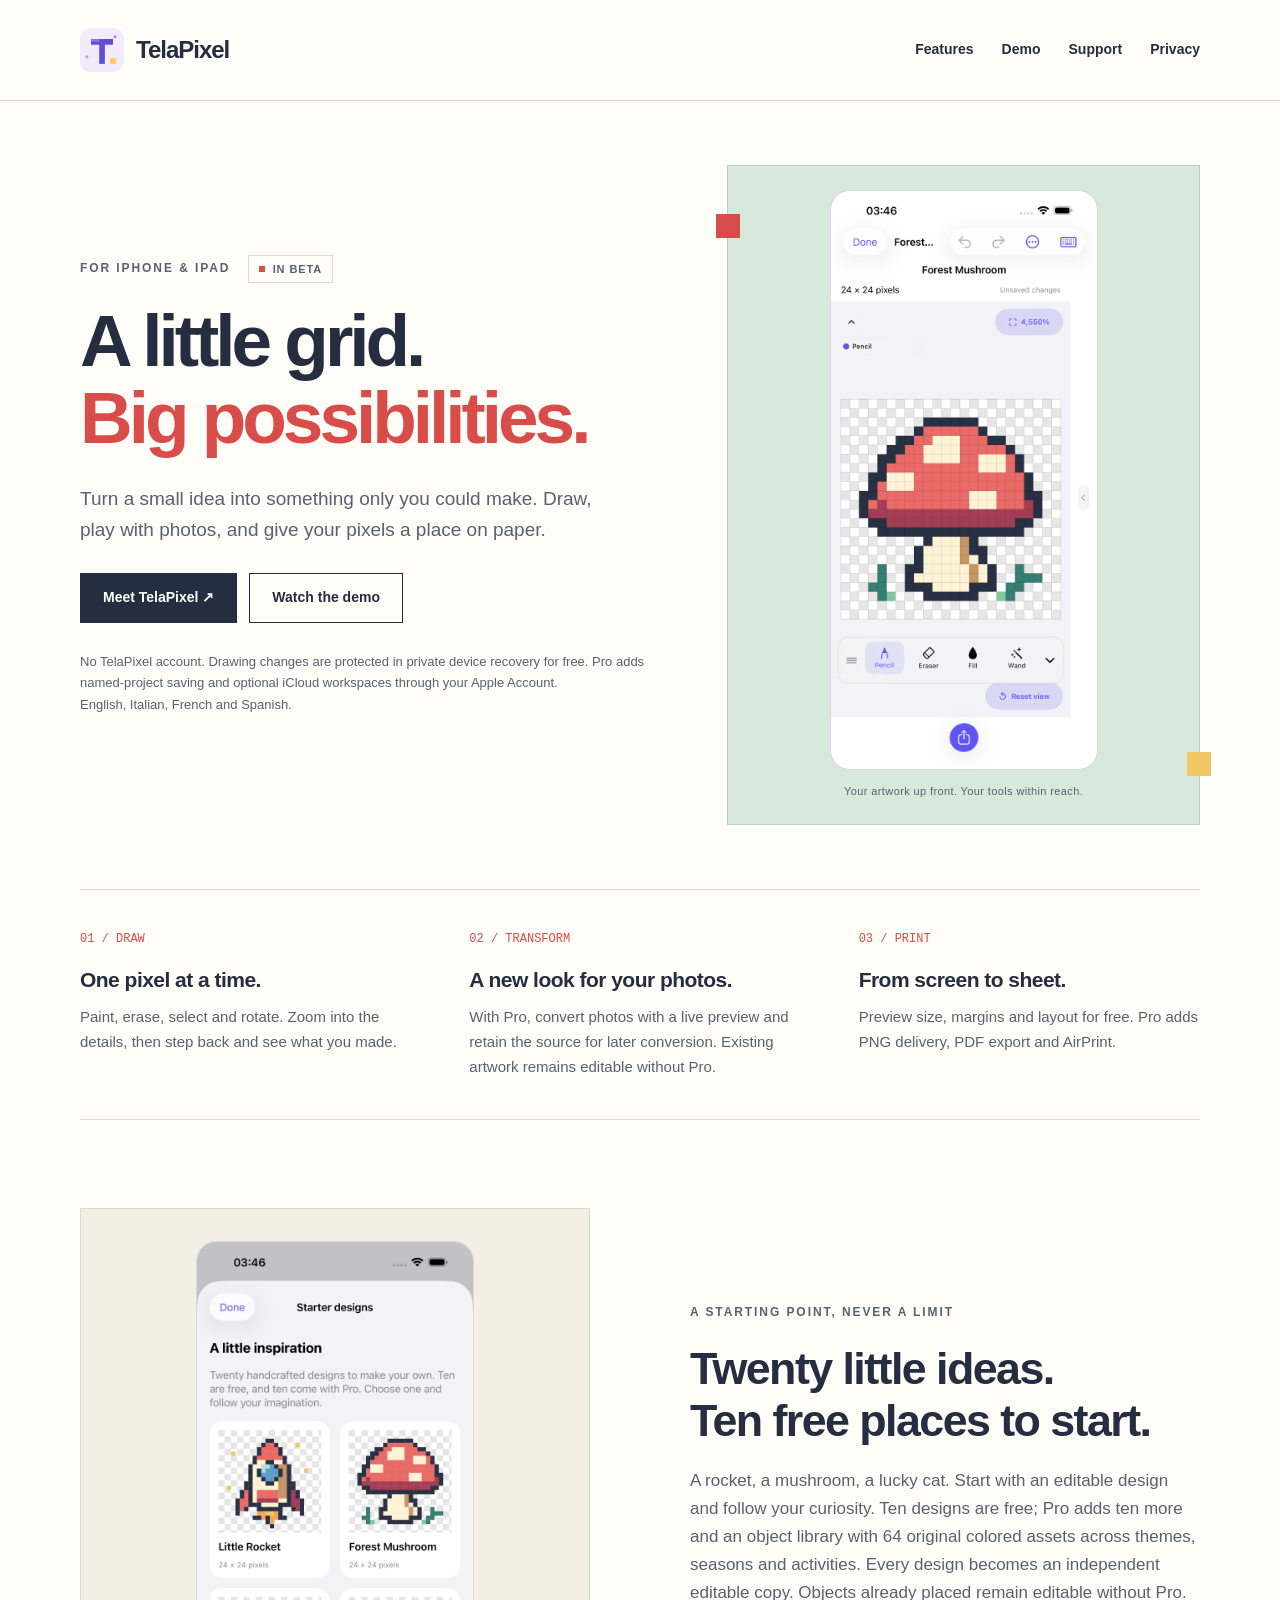
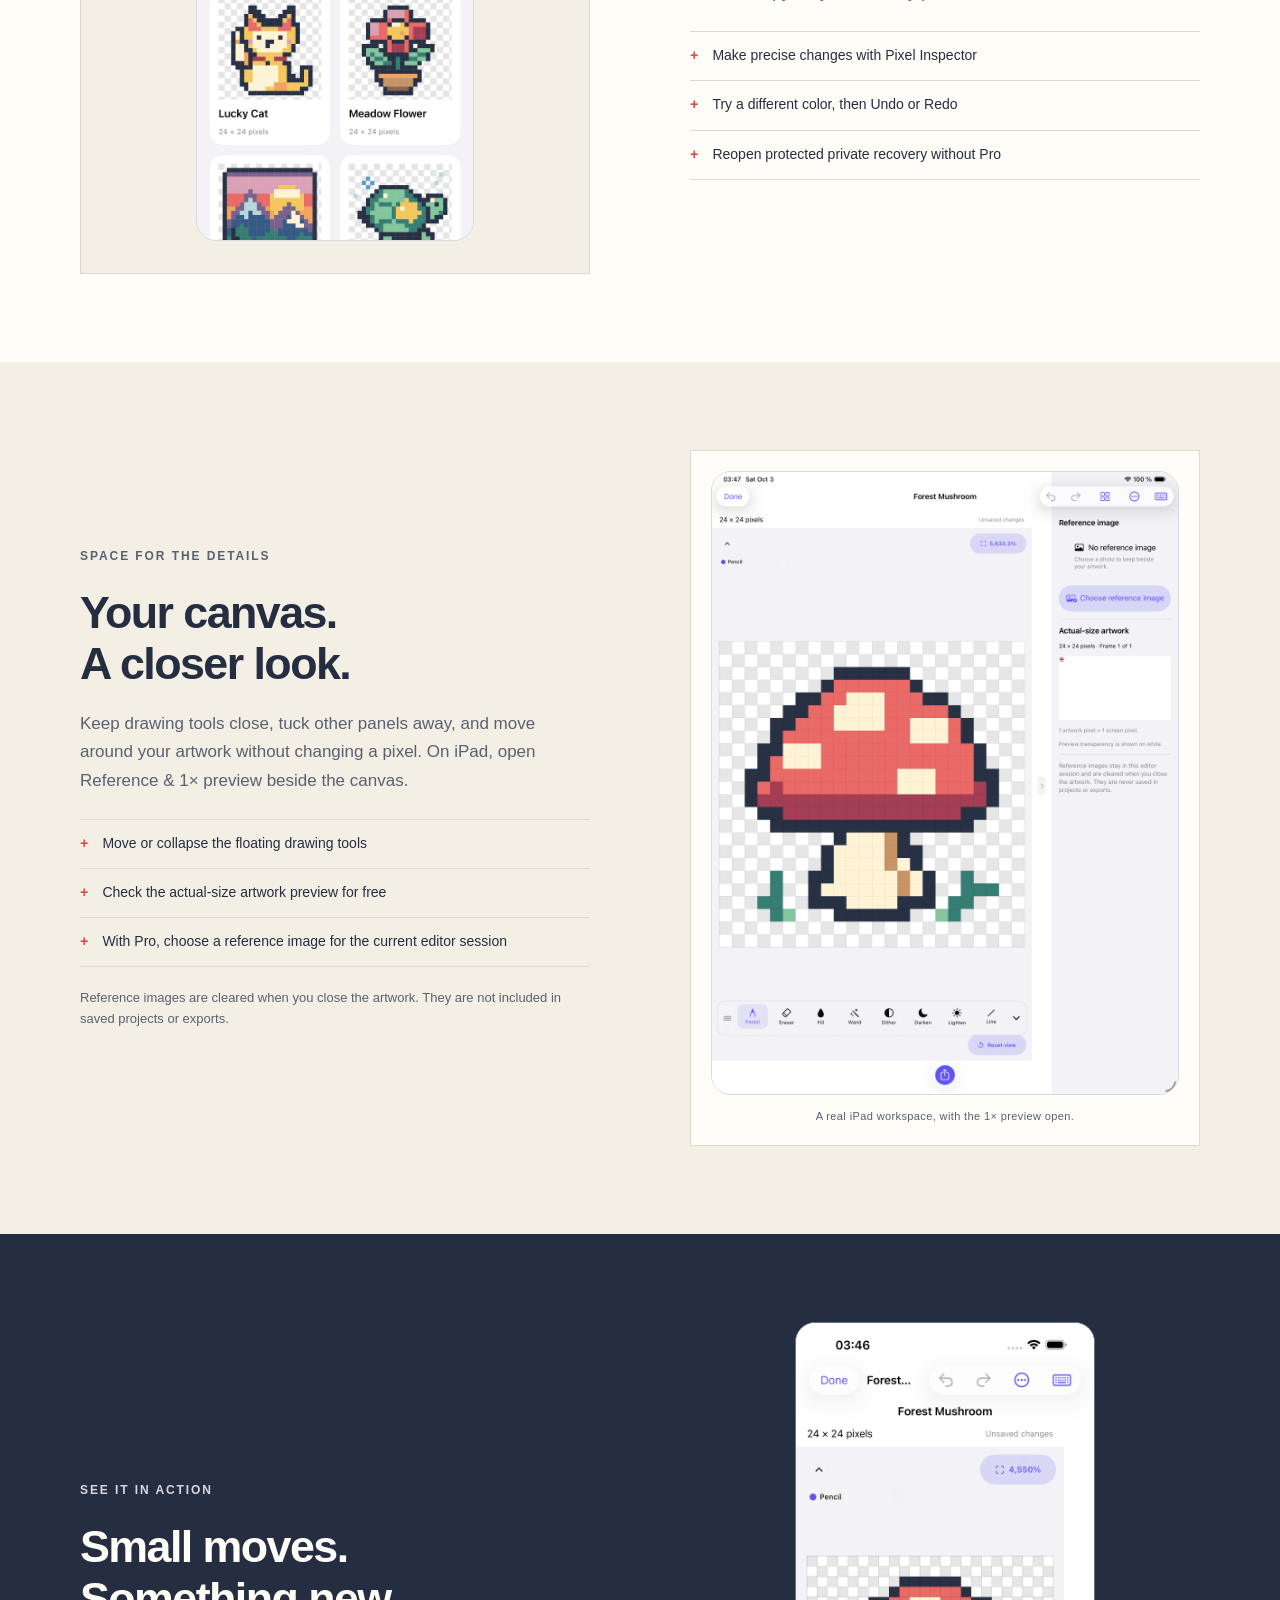
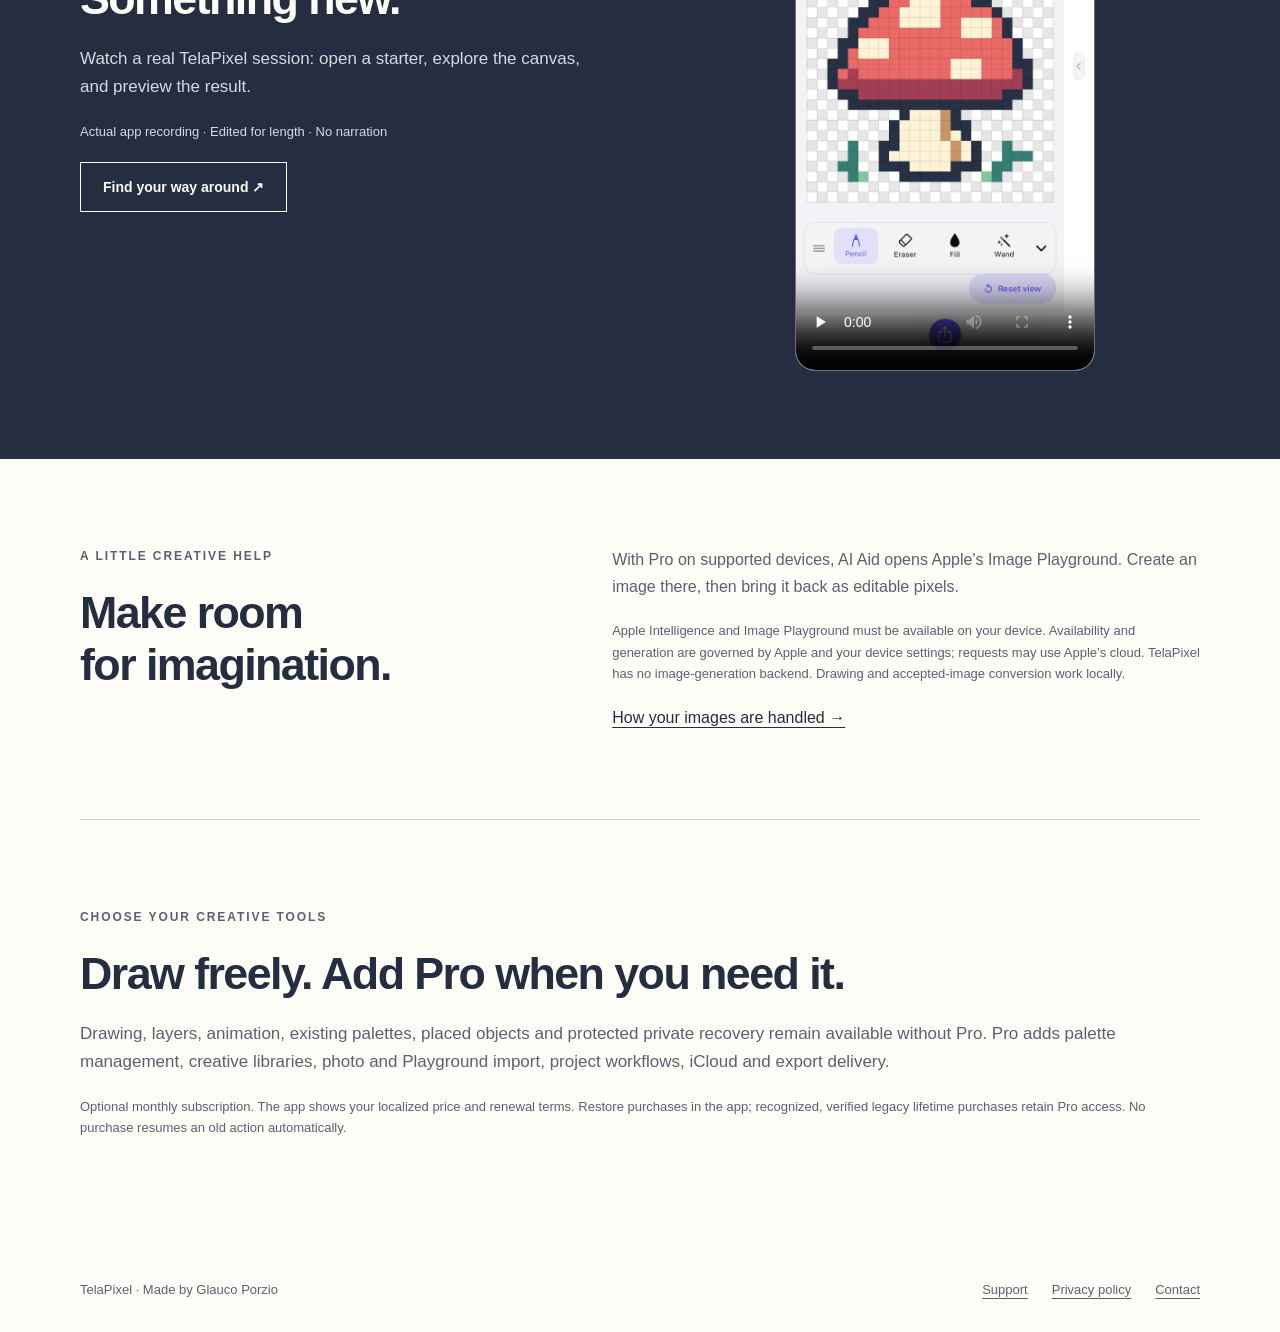
==== commit 4ec2ed9d: "Refresh TelaPixel build 29 website media and editor guidance" ====
--- a/index.html
+++ b/index.html
@@ -3,11 +3,11 @@
 <main id="main">
 <section class="wrap hero">
 <div><p class="eyebrow">For iPhone & iPad <span class="badge">In beta</span></p><h1>A little grid.<br><em>Big possibilities.</em></h1><p class="lead">Turn a small idea into something only you could make. Draw, play with photos, and give your pixels a place on paper.</p><div class="actions"><a class="button primary" href="#features">Meet TelaPixel <span aria-hidden="true">&nbsp;↗</span></a><a class="button" href="#demo">Watch the demo</a></div><p class="small">No TelaPixel account. Drawing changes are protected in private device recovery for free. Pro adds named-project saving and optional iCloud workspaces through your Apple Account.<br>English, Italian, French and Spanish.</p></div>
-<figure class="hero-art"><img class="screen" src="assets/editor.png" width="1320" height="2868" alt="TelaPixel editor showing a red-and-white pixel mushroom, drawing tools and a transparent canvas"><figcaption class="caption">A real canvas. Ready for your next idea.</figcaption></figure>
+<figure class="hero-art"><img class="screen" src="assets/editor.png" width="1320" height="2868" alt="TelaPixel on iPhone, showing Forest Mushroom above a pixel canvas and movable drawing tools"><figcaption class="caption">Your artwork up front. Your tools within reach.</figcaption></figure>
 </section>
 <section class="wrap features" id="features" aria-label="Ways to create"><div><span class="feature-number">01 / DRAW</span><h3>One pixel at a time.</h3><p>Paint, erase, select and rotate. Zoom into the details, then step back and see what you made.</p></div><div><span class="feature-number">02 / TRANSFORM</span><h3>A new look for your photos.</h3><p>With Pro, convert photos with a live preview and retain the source for later conversion. Existing artwork remains editable without Pro.</p></div><div><span class="feature-number">03 / PRINT</span><h3>From screen to sheet.</h3><p>Preview size, margins and layout for free. Pro adds PNG delivery, PDF export and AirPrint.</p></div></section>
 <section class="wrap section split"><div class="visual"><img class="screen" src="assets/starters.png" width="1320" height="2868" loading="lazy" alt="Starter designs gallery with colorful editable pixel-art examples"></div><div><p class="eyebrow">A starting point, never a limit</p><h2>Twenty little ideas.<br>Ten free places to start.</h2><p class="body-copy">A rocket, a mushroom, a lucky cat. Start with an editable design and follow your curiosity. Ten designs are free; Pro adds ten more and an object library with 64 original colored assets across themes, seasons and activities. Every design becomes an independent editable copy. Objects already placed remain editable without Pro.</p><ul class="detail-list"><li>Make precise changes with Pixel Inspector</li><li>Try a different color, then Undo or Redo</li><li>Reopen protected private recovery without Pro</li></ul></div></section>
-<section class="paper-section"><div class="wrap section split"><div><p class="eyebrow">Made to leave the screen</p><h2>See it before<br>you print it.</h2><p class="body-copy">Choose a familiar paper size, set your margins, and see exactly how the artwork fits. Keep it whole, fill the page, or choose a physical size.</p><ul class="detail-list"><li>A-series, US and photo paper sizes</li><li>PNG with transparency or a white background</li><li>Free output previews; PNG, PDF and AirPrint delivery with Pro</li></ul><p class="small" style="margin-top:20px">Your printer determines the final paper and printable margins.</p></div><div class="visual"><img class="screen" src="assets/paper-preview.png" width="1320" height="2868" loading="lazy" alt="Paper preview showing the mushroom centered on A4 paper with its physical dimensions"></div></div></section>
-<section class="demo-section" id="demo"><div class="wrap section split"><div><p class="eyebrow">See it in action</p><h2>Small moves.<br>Something new.</h2><p class="body-copy">Watch a real TelaPixel session: open a starter, explore the canvas, and preview the result.</p><p class="small">29.5 seconds · Actual app recording · No narration</p><a class="button" href="support.html">Find your way around <span aria-hidden="true">&nbsp;↗</span></a></div><div><video class="demo-video" controls playsinline preload="none" poster="assets/editor.png" aria-label="TelaPixel app demonstration"><source src="assets/demo.mp4" type="video/mp4"><p>Your browser cannot play this video. <a href="assets/demo.mp4">Download the demo</a>.</p></video></div></div></section>
-<section class="wrap section ai-note"><div><p class="eyebrow">A little creative help</p><h2>Make room<br>for imagination.</h2></div><div><p class="body-copy">With Pro on supported devices, AI Aid opens Apple's Image Playground. Create an image there, then bring it back as editable pixels.</p><p class="small">Apple Intelligence and Image Playground must be available on your device. Apple controls generation and may use its cloud. Drawing and ordinary photo conversion work locally without Apple Intelligence.</p><a href="privacy.html">How your images are handled →</a></div></section>
+<section class="paper-section"><div class="wrap section split"><div><p class="eyebrow">Space for the details</p><h2>Your canvas.<br>A closer look.</h2><p class="body-copy">Keep drawing tools close, tuck other panels away, and move around your artwork without changing a pixel. On iPad, open Reference &amp; 1× preview beside the canvas.</p><ul class="detail-list"><li>Move or collapse the floating drawing tools</li><li>Check the actual-size artwork preview for free</li><li>With Pro, choose a reference image for the current editor session</li></ul><p class="small" style="margin-top:20px">Reference images are cleared when you close the artwork. They are not included in saved projects or exports.</p></div><figure class="visual tablet-visual"><img class="screen tablet-screen" src="assets/reference-ipad.png" width="2064" height="2752" loading="lazy" alt="TelaPixel on iPad showing the mushroom canvas beside the reference panel and actual-size artwork preview"><figcaption class="caption">A real iPad workspace, with the 1× preview open.</figcaption></figure></div></section>
+<section class="demo-section" id="demo"><div class="wrap section split"><div><p class="eyebrow">See it in action</p><h2>Small moves.<br>Something new.</h2><p class="body-copy">Watch a real TelaPixel session: open a starter, explore the canvas, and preview the result.</p><p class="small">Actual app recording · Edited for length · No narration</p><a class="button" href="support.html">Find your way around <span aria-hidden="true">&nbsp;↗</span></a></div><div><video class="demo-video" controls playsinline preload="none" poster="assets/editor.png" aria-label="TelaPixel app demonstration"><source src="assets/demo.mp4" type="video/mp4"><p>Your browser cannot play this video. <a href="assets/demo.mp4">Download the demo</a>.</p></video></div></div></section>
+<section class="wrap section ai-note"><div><p class="eyebrow">A little creative help</p><h2>Make room<br>for imagination.</h2></div><div><p class="body-copy">With Pro on supported devices, AI Aid opens Apple's Image Playground. Create an image there, then bring it back as editable pixels.</p><p class="small">Apple Intelligence and Image Playground must be available on your device. Availability and generation are governed by Apple and your device settings; requests may use Apple’s cloud. TelaPixel has no image-generation backend. Drawing and accepted-image conversion work locally.</p><a href="privacy.html">How your images are handled →</a></div></section>
 <section class="wrap section"><p class="eyebrow">Choose your creative tools</p><h2>Draw freely. Add Pro when you need it.</h2><p class="body-copy">Drawing, layers, animation, existing palettes, placed objects and protected private recovery remain available without Pro. Pro adds palette management, creative libraries, photo and Playground import, project workflows, iCloud and export delivery.</p><p class="small">Optional monthly subscription. The app shows your localized price and renewal terms. Restore purchases in the app; recognized, verified legacy lifetime purchases retain Pro access. No purchase resumes an old action automatically.</p></section></main><footer class="wrap footer"><span>TelaPixel · Made by Glauco Porzio</span><div class="footer-links"><a href="support.html">Support</a><a href="privacy.html">Privacy policy</a><a href="mailto:glaucoporzio@gmail.com?subject=TelaPixel%20support">Contact</a></div></footer></body></html>
--- a/styles.css
+++ b/styles.css
@@ -12,3 +12,5 @@
 @media(max-width:380px){.nav{flex-wrap:wrap;gap:8px}.nav-links{width:100%;max-width:none;justify-content:space-between}.hero-art{padding:20px}.eyebrow .badge{display:table;margin:10px 0 0}}
 
 .hero>* , .split>* , .ai-note>* {min-width:0}
+
+.tablet-visual{margin:0;padding:20px}.visual .tablet-screen{width:100%;max-width:100%;max-height:none}
